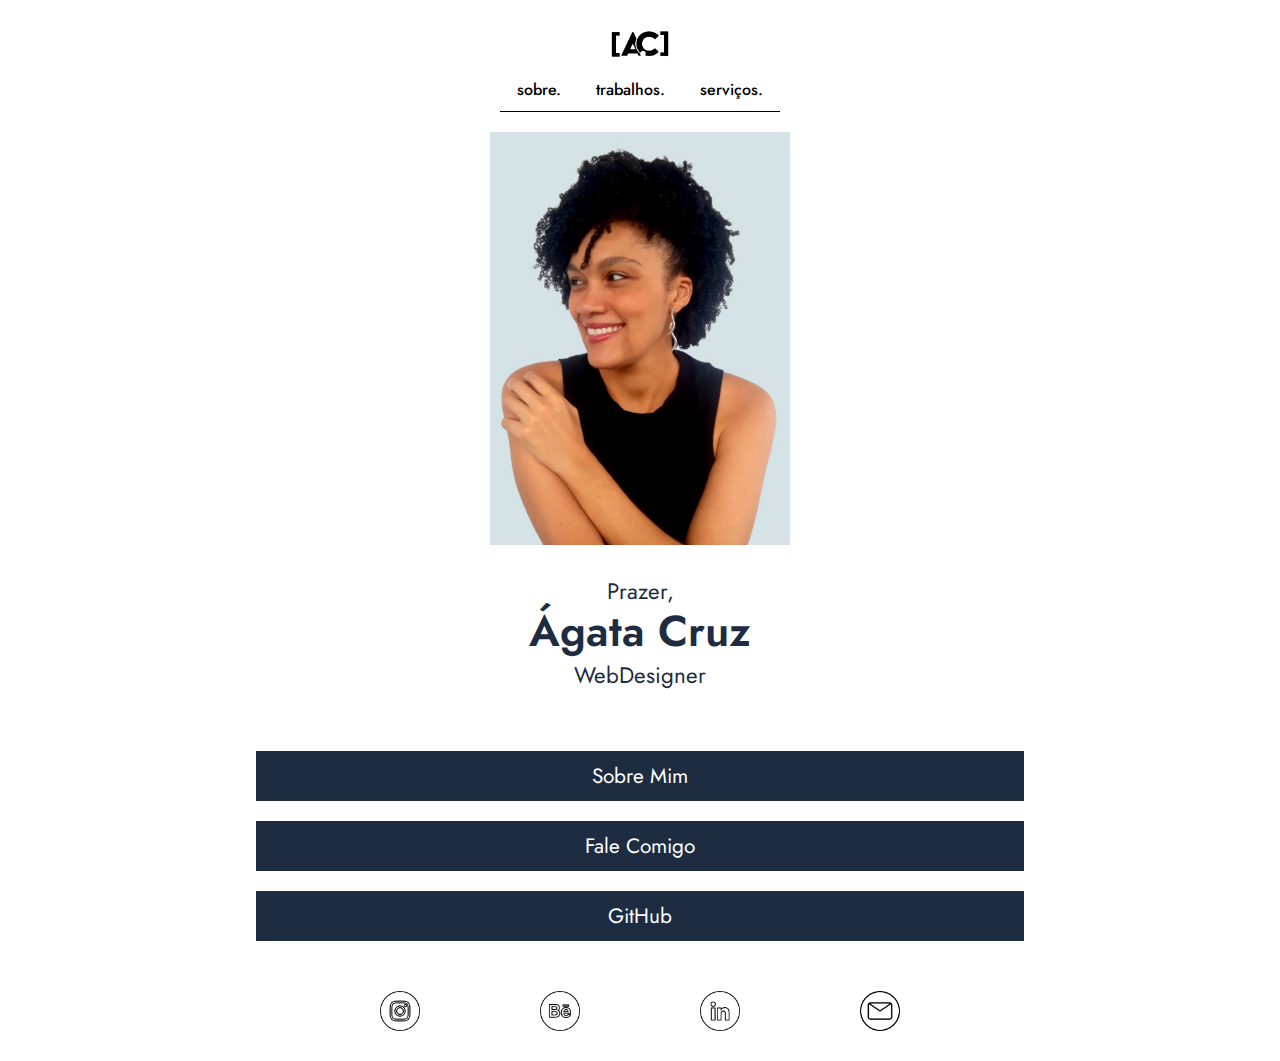
==== index.html @ 27e67f01 "edit index mobile" ====
<!DOCTYPE html>
<html lang="pt-br">

<head>
    <meta charset="UTF-8">
    <meta http-equiv="X-UA-Compatible" content="IE=edge">
    <meta name="viewport" content="width=device-width, initial-scale=1.0">
    <title>Ágata Cruz WebDesigner</title>

    <link rel="stylesheet" href="estilos/home-style.css" media="all">
    <link rel="stylesheet" href="estilos/home-media-query.css">

    <link rel="shortcut icon" href="imagens/favicon-agata-cruz-logo.png" type="image/x-icon">

    <link rel="preconnect" href="https://fonts.googleapis.com">
    <link rel="preconnect" href="https://fonts.gstatic.com" crossorigin>
    <link href="https://fonts.googleapis.com/css2?family=Jost:wght@200;300;400;500&display=swap" rel="stylesheet">

</head>

<body>
    <header>
        <div class="logo-principal">
            <a href="index.html"><img src="imagens/logo-agata-cruz.png"
                    alt="Marca reduzida 'Ágata Cruz', apenas com as letras iniciais. Letra A e letra C."></a>
        </div>
        <nav id="menu-principal">
            <a href="#">sobre.</a>
            <a href="#">trabalhos.</a>
            <a href="#">serviços.</a>
        </nav>
    </header>

    <main>
        <section>
            <div class="foto-principal">
                <img src="imagens/foto-principal-agata-cruz-mobile.jpg" alt="Foto Ágata Cruz sorrindo de perfil.">
            </div>
            <div class="texto-principal">
                <span>Prazer,</span><br>
                <span class="nome">Ágata Cruz</span><br>
                <span>WebDesigner</span>
            </div>
        </section>

        <section class="lista-itens">
            <div class="item-lista"><a href="#">Sobre Mim</a></div>
            <div class="item-lista"><a href="#">Fale Comigo</a></div>
            <div class="item-lista"><a href="#">GitHub</a></div>
        </section>

        <section class="links-sociais">
            <a href="https://www.instagram.com/agatafazsites/" target="_blank">
                <div id="instagram-id"></div>
            </a>
            <a href="https://www.behance.net/agatadesigner" target="_blank">
                <div id="behance-id"></div>
            </a>
            <a href="https://www.linkedin.com/in/agatacruz/" target="_blank">
                <div id="linkedin-id"></div>
            </a>
            <a href="#">
                <div id="email-id"></div>
            </a>
        </section>

    </main>

    <footer>

    </footer>
</body>

</html>
---- estilos/home-style.css ----
@charset "UTF-8";

@import url('https://fonts.googleapis.com/css2?family=Jost:wght@200;300;400;500&display=swap');

/*Mobile First PÁGINA HOME/INDEX*/

* {
    font-family: 'Jost', sans-serif;
    margin: 0;
    padding: 0;
    box-sizing: border-box;
}

div.logo-principal {
    margin-bottom: 20px;
}

div.logo-principal> a > img {
    display: block;
    margin: auto;
    margin-top: 30px;
    width: 80px;
}

nav {
    width: 280px;
}

nav#menu-principal {
    margin: auto;
    display: flex;
    flex-direction: row;
    justify-content: space-around;
    padding-bottom: 10px;
    border-bottom: 1px solid black;
}

nav#menu-principal > a {
    text-decoration: none;
    color: black;
    font-size: 1em;
    font-weight: 500;
    cursor: pointer;
}

nav#menu-principal > a:hover {
    text-decoration: overline;
}

div.foto-principal {
    margin-top: 20px;
}

div.foto-principal > img {
    display: block;
    margin: auto;
    width: 300px;
}

div.texto-principal {
    display: block;
    margin: auto;
    margin-top: 30px;
    margin-bottom: 20px;
    text-align: center;
}

div.texto-principal > span {
    font-size: 1.4em;
    color: #1D2C40;
}

div.texto-principal > span.nome {
    display: block;
    font-size: 2.7em;
    font-weight: 600;
    margin-top: -7px;
    margin-bottom: -26px;
}

section.lista-itens {
    margin-top: 60px;
    margin-bottom: 50px;
    display: flex;
    flex-direction: column;
    gap: 20px;
    align-items: center;
}

div.item-lista {
    margin: auto;
    width: 60%;
    background-color: #1D2C40;
    padding: 10px;
    text-align: center;
    cursor: pointer;
}

div.item-lista > a {
    text-decoration: none;
    font-size: 1.3em;
    color: white;
}

div.item-lista:hover {
    background-color: #779cab;
}

section.links-sociais {
    width: 50%;
    margin: auto;
    margin-bottom: 30px;
    display: flex;
    flex-direction: row;
    justify-content: space-around;
}

div#instagram-id {
    width: 40px;
    height: 40px;
    background-image: url(../imagens/icon-instagram.png);
    background-size: cover;
}

div#behance-id {
    width: 40px;
    height: 40px;
    background-image: url(../imagens/icon-behance.png);
    background-size: cover;
}

div#linkedin-id {
    width: 40px;
    height: 40px;
    background-image: url(../imagens/icon-linkedin.png);
    background-size: cover;
}

div#email-id {
    width: 40px;
    height: 40px;
    background-image: url(../imagens/icon-e-mail.png);
    background-size: cover;
}
---- estilos/home-media-query.css ----
@charset "UTF-8";

/*Todas as demais mídias PÁGINA HOME/INDEX*/
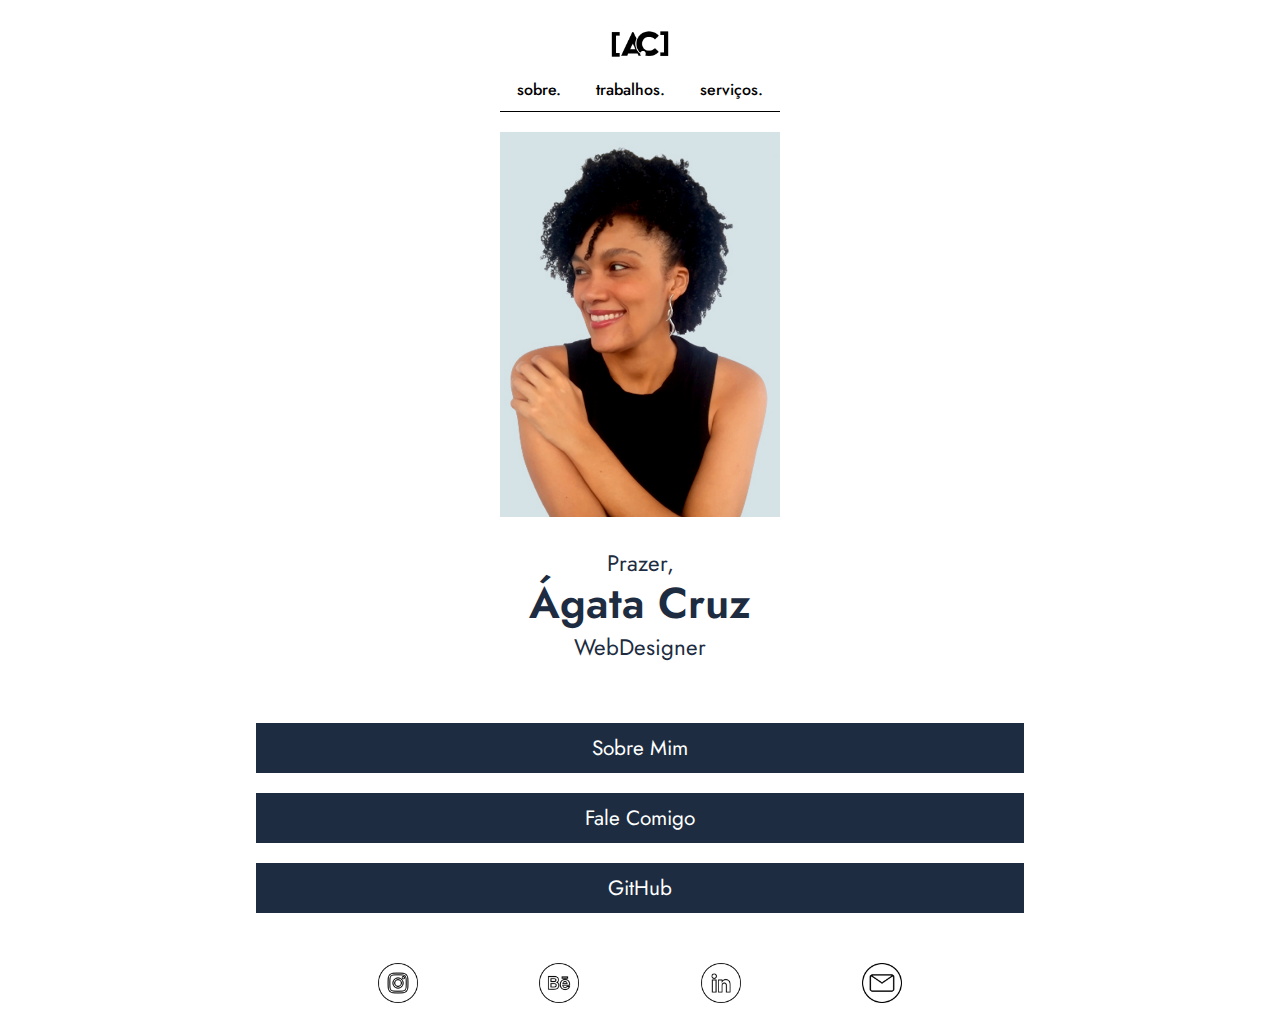
==== commit bdb4c7cc: "update index" ====
--- a/index.html
+++ b/index.html
@@ -59,7 +59,7 @@
             <a href="https://www.linkedin.com/in/agatacruz/" target="_blank">
                 <div id="linkedin-id"></div>
             </a>
-            <a href="#">
+            <a href="mailto:agatacruzdesign@gmail.com">
                 <div id="email-id"></div>
             </a>
         </section>
--- a/estilos/home-style.css
+++ b/estilos/home-style.css
@@ -54,7 +54,7 @@
 div.foto-principal > img {
     display: block;
     margin: auto;
-    width: 300px;
+    width: 280px;
 }
 
 div.texto-principal {
@@ -113,6 +113,7 @@
     display: flex;
     flex-direction: row;
     justify-content: space-around;
+    gap: 5px;
 }
 
 div#instagram-id {
--- a/estilos/home-media-query.css
+++ b/estilos/home-media-query.css
@@ -1,3 +1,8 @@
 @charset "UTF-8";
 
-/*Todas as demais mídias PÁGINA HOME/INDEX*/+/*Todas as demais mídias PÁGINA HOME/INDEX*/
+
+/* TABLET */
+@media screen and (min-width: 768px) and (max-width: 992px) {
+    
+}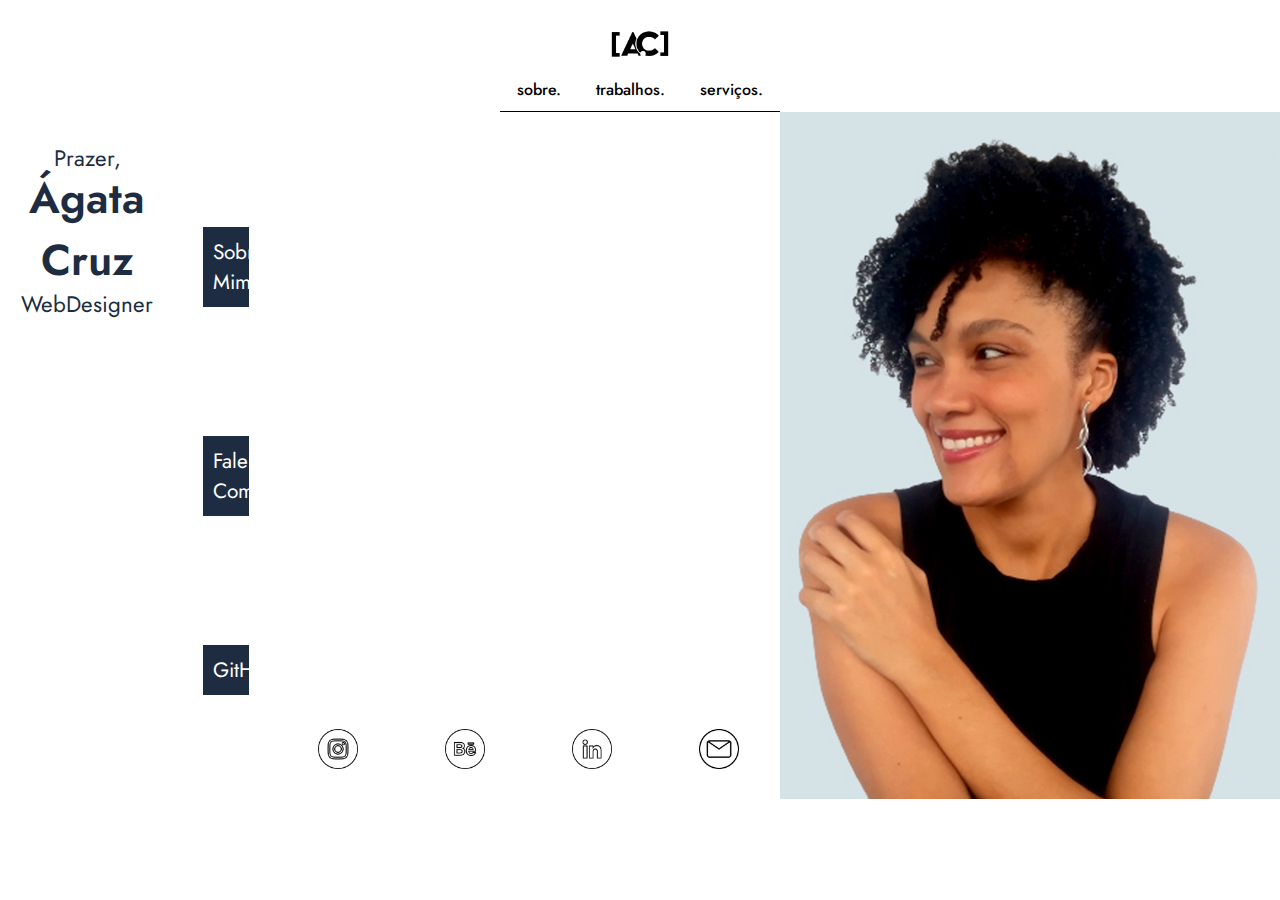
==== commit 815ea90a: "start responsive" ====
--- a/index.html
+++ b/index.html
@@ -32,37 +32,43 @@
     </header>
 
     <main>
-        <section>
-            <div class="foto-principal">
+        <!-- <div class="coluna1"> -->
+            <section>
+                <div class="foto-principal">
+                    <img src="imagens/foto-principal-agata-cruz-mobile.jpg" alt="Foto Ágata Cruz sorrindo de perfil.">
+                </div>
+                <div class="texto-principal">
+                    <span>Prazer,</span><br>
+                    <span class="nome">Ágata Cruz</span><br>
+                    <span>WebDesigner</span>
+                </div>
+            </section>
+            <section class="lista-itens">
+                <div class="item-lista"><a href="#">Sobre Mim</a></div>
+                <div class="item-lista"><a href="#">Fale Comigo</a></div>
+                <div class="item-lista"><a href="#">GitHub</a></div>
+            </section>
+            <section class="links-sociais">
+                <a href="https://www.instagram.com/agatafazsites/" target="_blank">
+                    <div id="instagram-id"></div>
+                </a>
+                <a href="https://www.behance.net/agatadesigner" target="_blank">
+                    <div id="behance-id"></div>
+                </a>
+                <a href="https://www.linkedin.com/in/agatacruz/" target="_blank">
+                    <div id="linkedin-id"></div>
+                </a>
+                <a href="mailto:agatacruzdesign@gmail.com">
+                    <div id="email-id"></div>
+                </a>
+            </section>
+        <!-- </div> -->
+
+        <div class="coluna2">
+            <div class="foto-principal2">
                 <img src="imagens/foto-principal-agata-cruz-mobile.jpg" alt="Foto Ágata Cruz sorrindo de perfil.">
             </div>
-            <div class="texto-principal">
-                <span>Prazer,</span><br>
-                <span class="nome">Ágata Cruz</span><br>
-                <span>WebDesigner</span>
-            </div>
-        </section>
-
-        <section class="lista-itens">
-            <div class="item-lista"><a href="#">Sobre Mim</a></div>
-            <div class="item-lista"><a href="#">Fale Comigo</a></div>
-            <div class="item-lista"><a href="#">GitHub</a></div>
-        </section>
-
-        <section class="links-sociais">
-            <a href="https://www.instagram.com/agatafazsites/" target="_blank">
-                <div id="instagram-id"></div>
-            </a>
-            <a href="https://www.behance.net/agatadesigner" target="_blank">
-                <div id="behance-id"></div>
-            </a>
-            <a href="https://www.linkedin.com/in/agatacruz/" target="_blank">
-                <div id="linkedin-id"></div>
-            </a>
-            <a href="mailto:agatacruzdesign@gmail.com">
-                <div id="email-id"></div>
-            </a>
-        </section>
+        </div>
 
     </main>
 
--- a/estilos/home-style.css
+++ b/estilos/home-style.css
@@ -55,6 +55,10 @@
     display: block;
     margin: auto;
     width: 280px;
+}
+
+div.foto-principal2 > img {
+    display: none;
 }
 
 div.texto-principal {
--- a/estilos/home-media-query.css
+++ b/estilos/home-media-query.css
@@ -2,7 +2,43 @@
 
 /*Todas as demais mídias PÁGINA HOME/INDEX*/
 
+@media (min-width: 450px) {
+    div.item-lista {
+        width: 45%;
+    }
+}
+
 /* TABLET */
 @media screen and (min-width: 768px) and (max-width: 992px) {
-    
+    nav#menu-principal > a {
+        font-size: 1.2em;
+    }
+
+    div.item-lista {
+        width: 40%;
+    }
+
+    section.links-sociais {
+        width: 30%;
+    }
+}
+
+@media (min-width: 1024px) {
+    div.foto-principal2 > img {
+        display: block;
+    }
+
+    div.foto-principal > img {
+        display: none;
+    }
+
+    main {
+        display: flex;
+        flex-direction: row;
+        justify-content: space-between;
+    }
+
+    main.coluna1 {
+        margin-left: 1500px;
+    }
 }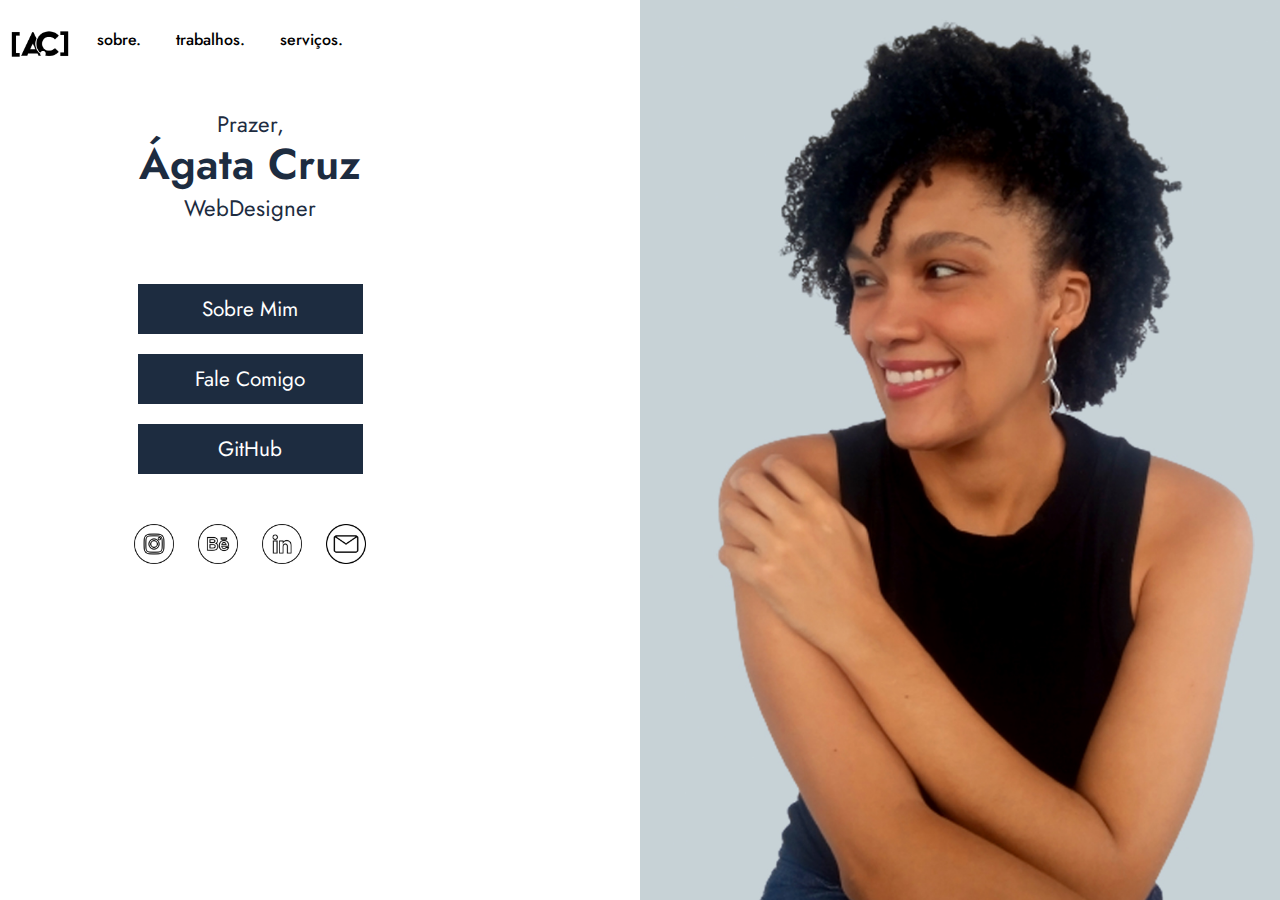
==== commit 1ee319cc: "add laptop responsive" ====
--- a/index.html
+++ b/index.html
@@ -32,7 +32,19 @@
     </header>
 
     <main>
-        <!-- <div class="coluna1"> -->
+        
+        <div class="coluna1">
+            <div class="fake-header">
+                <div class="logo-principal">
+                    <a href="index.html"><img src="imagens/logo-agata-cruz.png"
+                            alt="Marca reduzida 'Ágata Cruz', apenas com as letras iniciais. Letra A e letra C."></a>
+                </div>
+                <nav id="menu-principal">
+                    <a href="#">sobre.</a>
+                    <a href="#">trabalhos.</a>
+                    <a href="#">serviços.</a>
+                </nav>
+            </div>
             <section>
                 <div class="foto-principal">
                     <img src="imagens/foto-principal-agata-cruz-mobile.jpg" alt="Foto Ágata Cruz sorrindo de perfil.">
@@ -62,12 +74,10 @@
                     <div id="email-id"></div>
                 </a>
             </section>
-        <!-- </div> -->
+        </div>
 
         <div class="coluna2">
-            <div class="foto-principal2">
-                <img src="imagens/foto-principal-agata-cruz-mobile.jpg" alt="Foto Ágata Cruz sorrindo de perfil.">
-            </div>
+            <div class="foto-principal2"></div>
         </div>
 
     </main>
--- a/estilos/home-style.css
+++ b/estilos/home-style.css
@@ -58,6 +58,10 @@
 }
 
 div.foto-principal2 > img {
+    display: none;
+}
+
+div.fake-header {
     display: none;
 }
 
--- a/estilos/home-media-query.css
+++ b/estilos/home-media-query.css
@@ -24,12 +24,34 @@
 }
 
 @media (min-width: 1024px) {
-    div.foto-principal2 > img {
+    div.coluna2 {
         display: block;
+        width: 50%;
+        height: 100vh;
+        color: aquamarine;
+        background-image: url(../imagens/agata-cruz-tam-desktop.jpg);
+        background-size: cover;
+        background-repeat: no-repeat;
+        background-position: center center;
     }
 
     div.foto-principal > img {
         display: none;
+    }
+
+    header {
+        display: none;
+    }
+
+    div.fake-header {
+        display: inline-flex;
+        flex-direction: row;
+        justify-content: space-between;
+    }
+
+    nav#menu-principal {
+        padding-bottom: 0;
+        border-bottom: none;
     }
 
     main {
@@ -39,6 +61,17 @@
     }
 
     main.coluna1 {
-        margin-left: 1500px;
+        display: flex;
+        flex-direction: column;
+        justify-content: center;
+        
+    }
+
+    div.texto-principal {
+        width: 500px;
+    }
+
+    main.coluna2 > img {
+        align-items: end;
     }
 }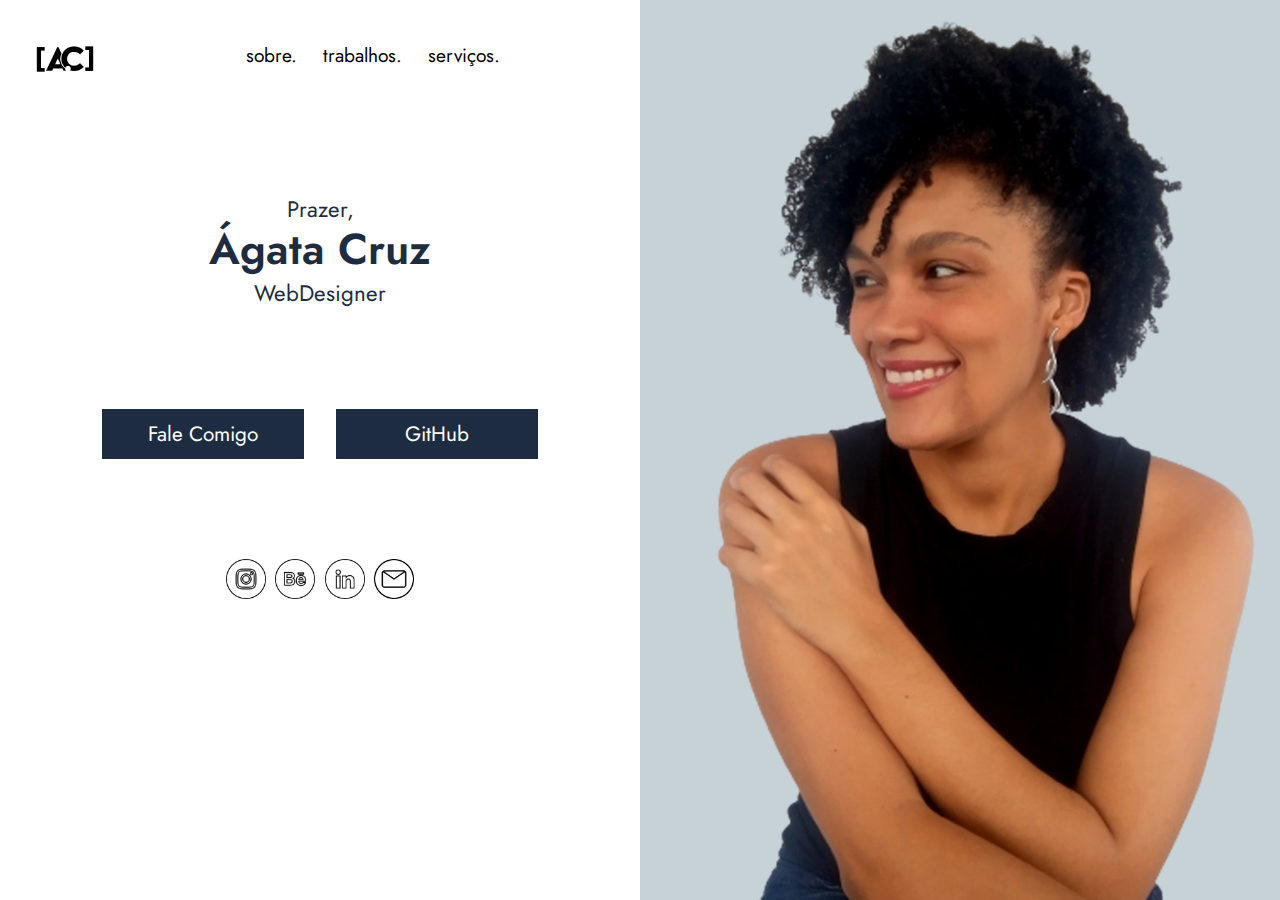
==== commit 29898955: "edit responsive style" ====
--- a/index.html
+++ b/index.html
@@ -56,9 +56,9 @@
                 </div>
             </section>
             <section class="lista-itens">
-                <div class="item-lista"><a href="#">Sobre Mim</a></div>
+                <div id="item-lista-about-id" class="item-lista"><a href="about.html">Sobre Mim</a></div>
                 <div class="item-lista"><a href="#">Fale Comigo</a></div>
-                <div class="item-lista"><a href="#">GitHub</a></div>
+                <div class="item-lista"><a href="https://github.com/agatacrz/" target="_blank">GitHub</a></div>
             </section>
             <section class="links-sociais">
                 <a href="https://www.instagram.com/agatafazsites/" target="_blank">
--- a/estilos/home-media-query.css
+++ b/estilos/home-media-query.css
@@ -24,6 +24,12 @@
 }
 
 @media (min-width: 1024px) {
+    div.coluna1 {
+        display: block;
+        width: 50%;
+        height: 100vh;
+    }
+
     div.coluna2 {
         display: block;
         width: 50%;
@@ -44,14 +50,31 @@
     }
 
     div.fake-header {
+        width: 100%;
+        margin-top: 15px;
         display: inline-flex;
         flex-direction: row;
         justify-content: space-between;
     }
 
+    div.texto-principal {
+        display: block;
+        margin: auto;
+        margin-top: 100px;
+    }
+
+    div.logo-principal {
+        margin-left: 25px;
+    }
+
     nav#menu-principal {
-        padding-bottom: 0;
+        margin-top: 26px;
         border-bottom: none;
+    }
+
+    nav#menu-principal > a {
+        font-size: 1.2em;
+        font-weight: 400;
     }
 
     main {
@@ -74,4 +97,22 @@
     main.coluna2 > img {
         align-items: end;
     }
+
+    div#item-lista-about-id {
+        display: none;
+    }
+
+    section.lista-itens {
+        width: 70%;
+        margin: auto;
+        margin-top: 100px;
+        margin-bottom: 100px;
+        display: flex;
+        flex-direction: row;
+        justify-content: space-evenly;
+    }
+
+    section.links-sociais {
+        width: 30%;
+    }
 }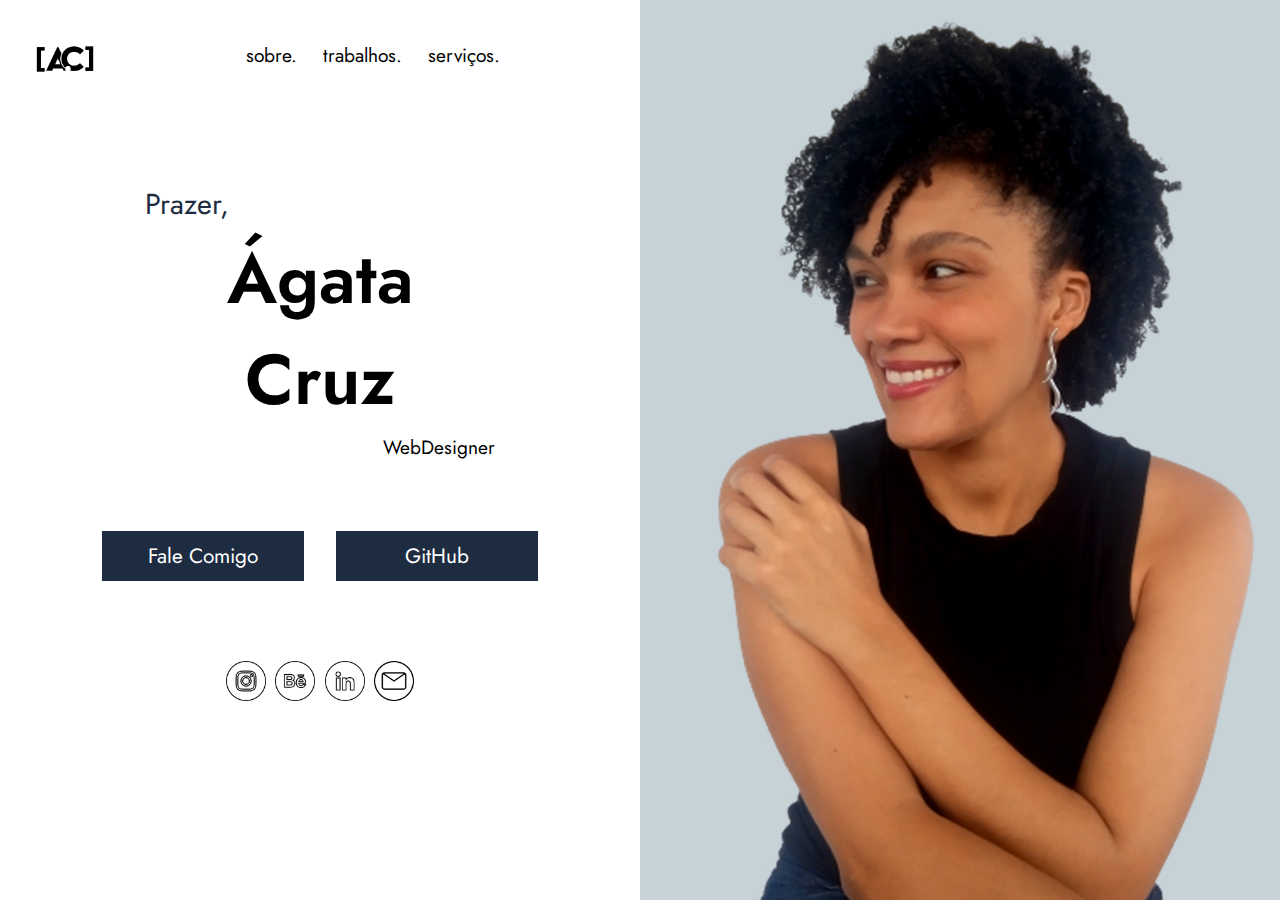
==== commit 238ae629: "edit final 1024px reponsive" ====
--- a/index.html
+++ b/index.html
@@ -49,15 +49,17 @@
                 <div class="foto-principal">
                     <img src="imagens/foto-principal-agata-cruz-mobile.jpg" alt="Foto Ágata Cruz sorrindo de perfil.">
                 </div>
-                <div class="texto-principal">
-                    <span>Prazer,</span><br>
-                    <span class="nome">Ágata Cruz</span><br>
-                    <span>WebDesigner</span>
+                <div class="caixa-texto">
+                    <div class="texto-principal">
+                        <span class="apresentacao"><p>Prazer,</p></span><br>
+                        <span class="nome"><p>Ágata Cruz</p></span><br>
+                        <span class="descricao"><p>WebDesigner</p></span>
+                    </div>
                 </div>
             </section>
             <section class="lista-itens">
                 <div id="item-lista-about-id" class="item-lista"><a href="about.html">Sobre Mim</a></div>
-                <div class="item-lista"><a href="#">Fale Comigo</a></div>
+                <div class="item-lista"><a href="https://wa.me/5571986261219" target="_blank">Fale Comigo</a></div>
                 <div class="item-lista"><a href="https://github.com/agatacrz/" target="_blank">GitHub</a></div>
             </section>
             <section class="links-sociais">
--- a/estilos/home-style.css
+++ b/estilos/home-style.css
@@ -73,17 +73,21 @@
     text-align: center;
 }
 
-div.texto-principal > span {
-    font-size: 1.4em;
+div.texto-principal > span.apresentacao > p {
+    font-size: 1.5em;
     color: #1D2C40;
 }
 
-div.texto-principal > span.nome {
+div.texto-principal > span.nome > p {
     display: block;
-    font-size: 2.7em;
+    font-size: 2.2em;
     font-weight: 600;
-    margin-top: -7px;
-    margin-bottom: -26px;
+    margin-top: -30px;
+    margin-bottom: -20px;
+}
+
+div.texto-principal > span.descricao > p {
+    font-size: 1.5em;
 }
 
 section.lista-itens {
--- a/estilos/home-media-query.css
+++ b/estilos/home-media-query.css
@@ -34,7 +34,6 @@
         display: block;
         width: 50%;
         height: 100vh;
-        color: aquamarine;
         background-image: url(../imagens/agata-cruz-tam-desktop.jpg);
         background-size: cover;
         background-repeat: no-repeat;
@@ -58,9 +57,26 @@
     }
 
     div.texto-principal {
+        width: 350px;
         display: block;
         margin: auto;
-        margin-top: 100px;
+        margin-top: 90px;
+    }
+    
+    div.texto-principal > span.apresentacao > p {
+        margin-bottom: 10px;
+        font-size: 1.8em;
+        text-align: left;
+    }
+
+    div.texto-principal > span.nome > p {
+        font-size: 4.4em;
+        text-align: center;
+    }
+
+    div.texto-principal > span.descricao > p {
+        font-size: 1.2em;
+        text-align: right;
     }
 
     div.logo-principal {
@@ -90,10 +106,6 @@
         
     }
 
-    div.texto-principal {
-        width: 500px;
-    }
-
     main.coluna2 > img {
         align-items: end;
     }
@@ -105,8 +117,8 @@
     section.lista-itens {
         width: 70%;
         margin: auto;
-        margin-top: 100px;
-        margin-bottom: 100px;
+        margin-top: 70px;
+        margin-bottom: 80px;
         display: flex;
         flex-direction: row;
         justify-content: space-evenly;
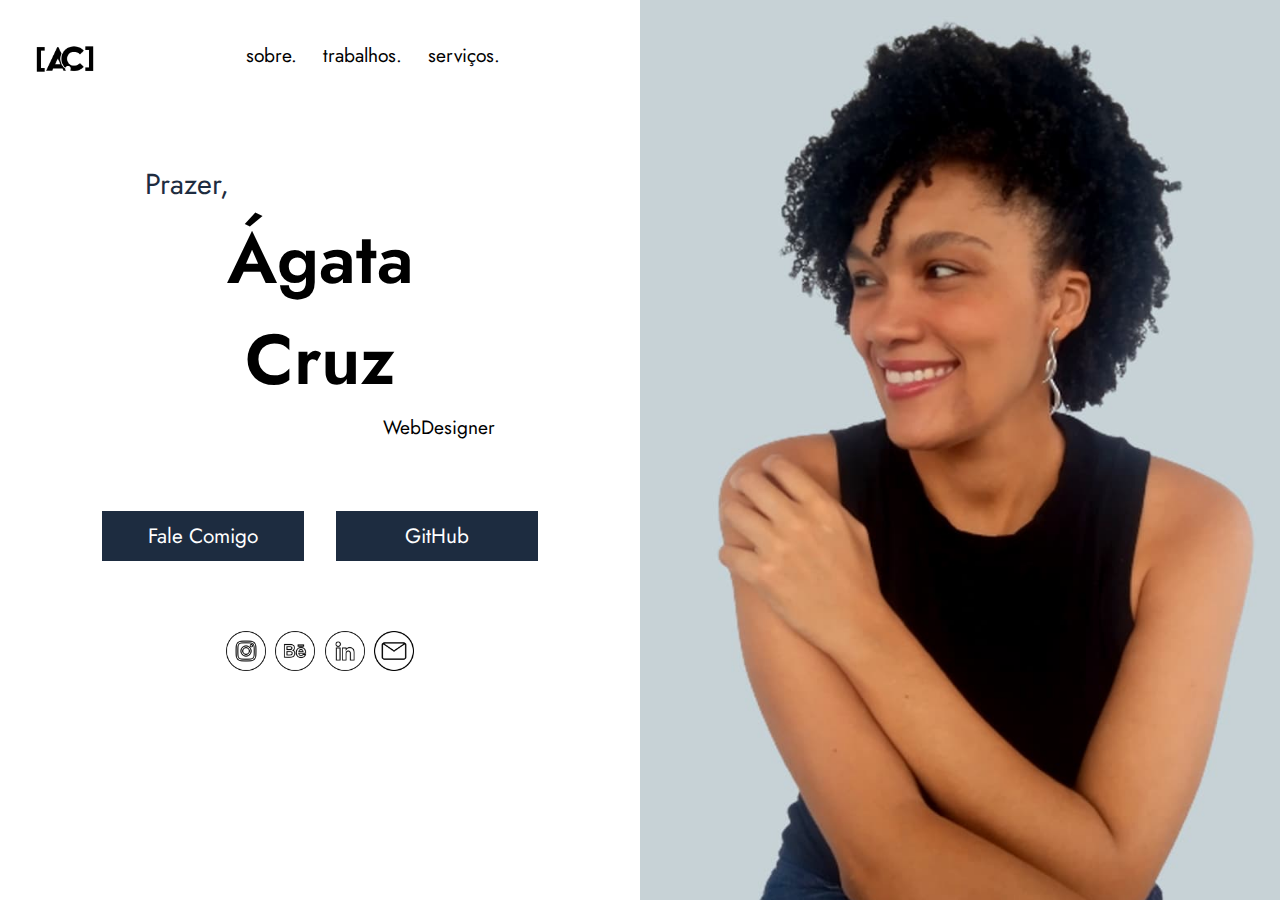
==== commit 9e151bde: "start page services" ====
--- a/index.html
+++ b/index.html
@@ -25,9 +25,9 @@
                     alt="Marca reduzida 'Ágata Cruz', apenas com as letras iniciais. Letra A e letra C."></a>
         </div>
         <nav id="menu-principal">
-            <a href="#">sobre.</a>
-            <a href="#">trabalhos.</a>
-            <a href="#">serviços.</a>
+            <a href="about.html">sobre.</a>
+            <a href="works.html">trabalhos.</a>
+            <a href="services.html">serviços.</a>
         </nav>
     </header>
 
@@ -40,9 +40,9 @@
                             alt="Marca reduzida 'Ágata Cruz', apenas com as letras iniciais. Letra A e letra C."></a>
                 </div>
                 <nav id="menu-principal">
-                    <a href="#">sobre.</a>
-                    <a href="#">trabalhos.</a>
-                    <a href="#">serviços.</a>
+                    <a href="about.html">sobre.</a>
+                    <a href="works.html">trabalhos.</a>
+                    <a href="services.html">serviços.</a>
                 </nav>
             </div>
             <section>
@@ -83,10 +83,6 @@
         </div>
 
     </main>
-
-    <footer>
-
-    </footer>
 </body>
 
 </html>--- a/estilos/home-media-query.css
+++ b/estilos/home-media-query.css
@@ -60,7 +60,7 @@
         width: 350px;
         display: block;
         margin: auto;
-        margin-top: 90px;
+        margin-top: 70px;
     }
     
     div.texto-principal > span.apresentacao > p {
@@ -118,7 +118,7 @@
         width: 70%;
         margin: auto;
         margin-top: 70px;
-        margin-bottom: 80px;
+        margin-bottom: 70px;
         display: flex;
         flex-direction: row;
         justify-content: space-evenly;
@@ -127,4 +127,109 @@
     section.links-sociais {
         width: 30%;
     }
+}
+
+@media (min-width: 1440px) {
+
+    nav#menu-principal {
+        gap: 60px;
+    }
+
+    nav#menu-principal > a {
+        font-size: 1.6em;
+        font-weight: 500;
+    }
+
+    div.texto-principal {
+        width: 400px;
+        margin-top: 120px;
+    }
+
+    div.texto-principal > span.nome > p {
+        font-size: 5em;
+    }
+
+    div.texto-principal > span.descricao > p {
+        font-size: 1.5em;
+    }
+
+    section.links-sociais {
+        gap: 15px;
+    }
+
+    div#instagram-id {
+        width: 50px;
+        height: 50px;
+    }
+    
+    div#behance-id {
+        width: 50px;
+        height: 50px;
+    }
+    
+    div#linkedin-id {
+        width: 50px;
+        height: 50px;
+    }
+    
+    div#email-id {
+        width: 50px;
+        height: 50px;
+    }
+}
+
+@media (min-width: 1920px) {
+    div.logo-principal> a > img {
+        width: 120px;
+    }
+
+    nav#menu-principal > a {
+        font-size: 2em;
+        font-weight: 500;
+    }
+
+    div.texto-principal {
+        width: 500px;
+        margin-top: 120px;
+    }
+
+    div.texto-principal > span.apresentacao > p {
+        font-size: 2.5em;
+    }
+
+    div.texto-principal > span.nome > p {
+        font-size: 6.3em;
+    }
+
+    div.texto-principal > span.descricao > p {
+        font-size: 2em;
+    }
+
+    div.item-lista > a {
+        font-size: 2em;
+    }
+
+    section.links-sociais {
+        gap: 15px;
+    }
+
+    div#instagram-id {
+        width: 60px;
+        height: 60px;
+    }
+    
+    div#behance-id {
+        width: 60px;
+        height: 60px;
+    }
+    
+    div#linkedin-id {
+        width: 60px;
+        height: 60px;
+    }
+    
+    div#email-id {
+        width: 60px;
+        height: 60px;
+    }
 }